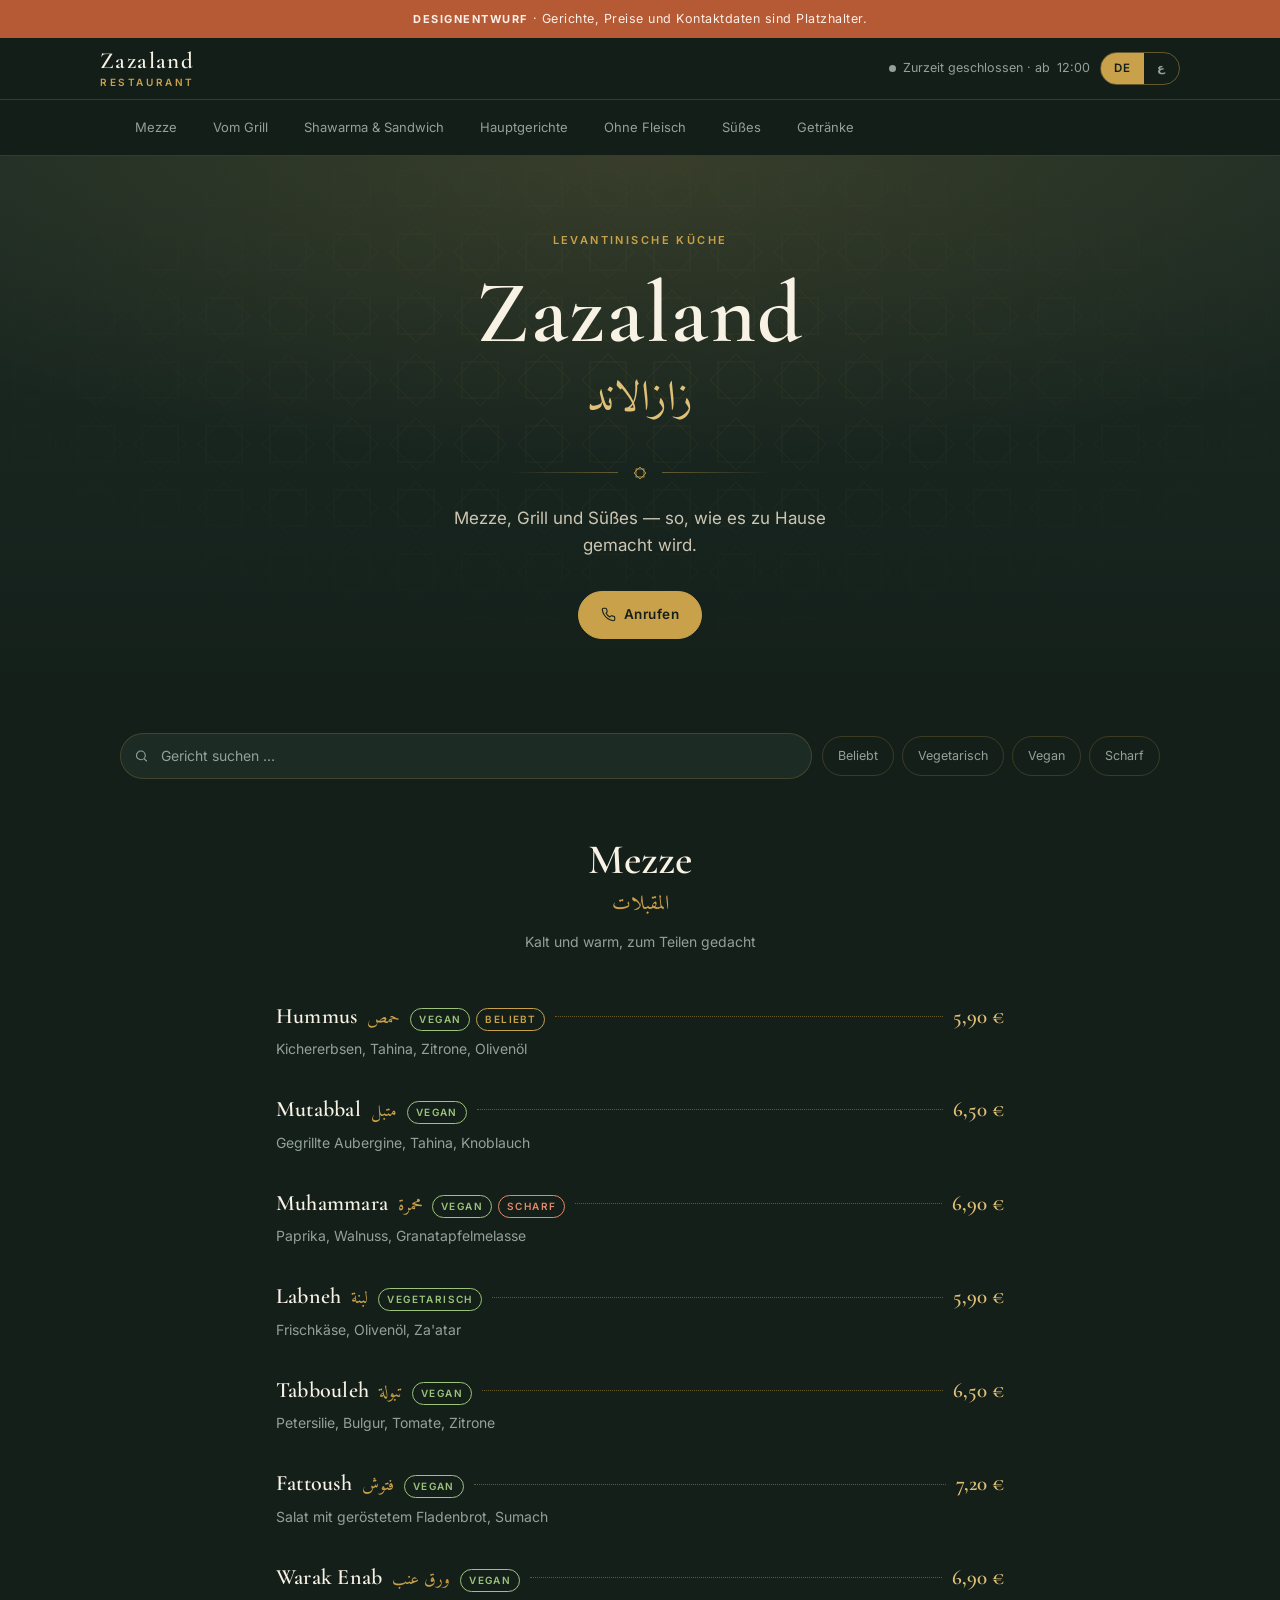
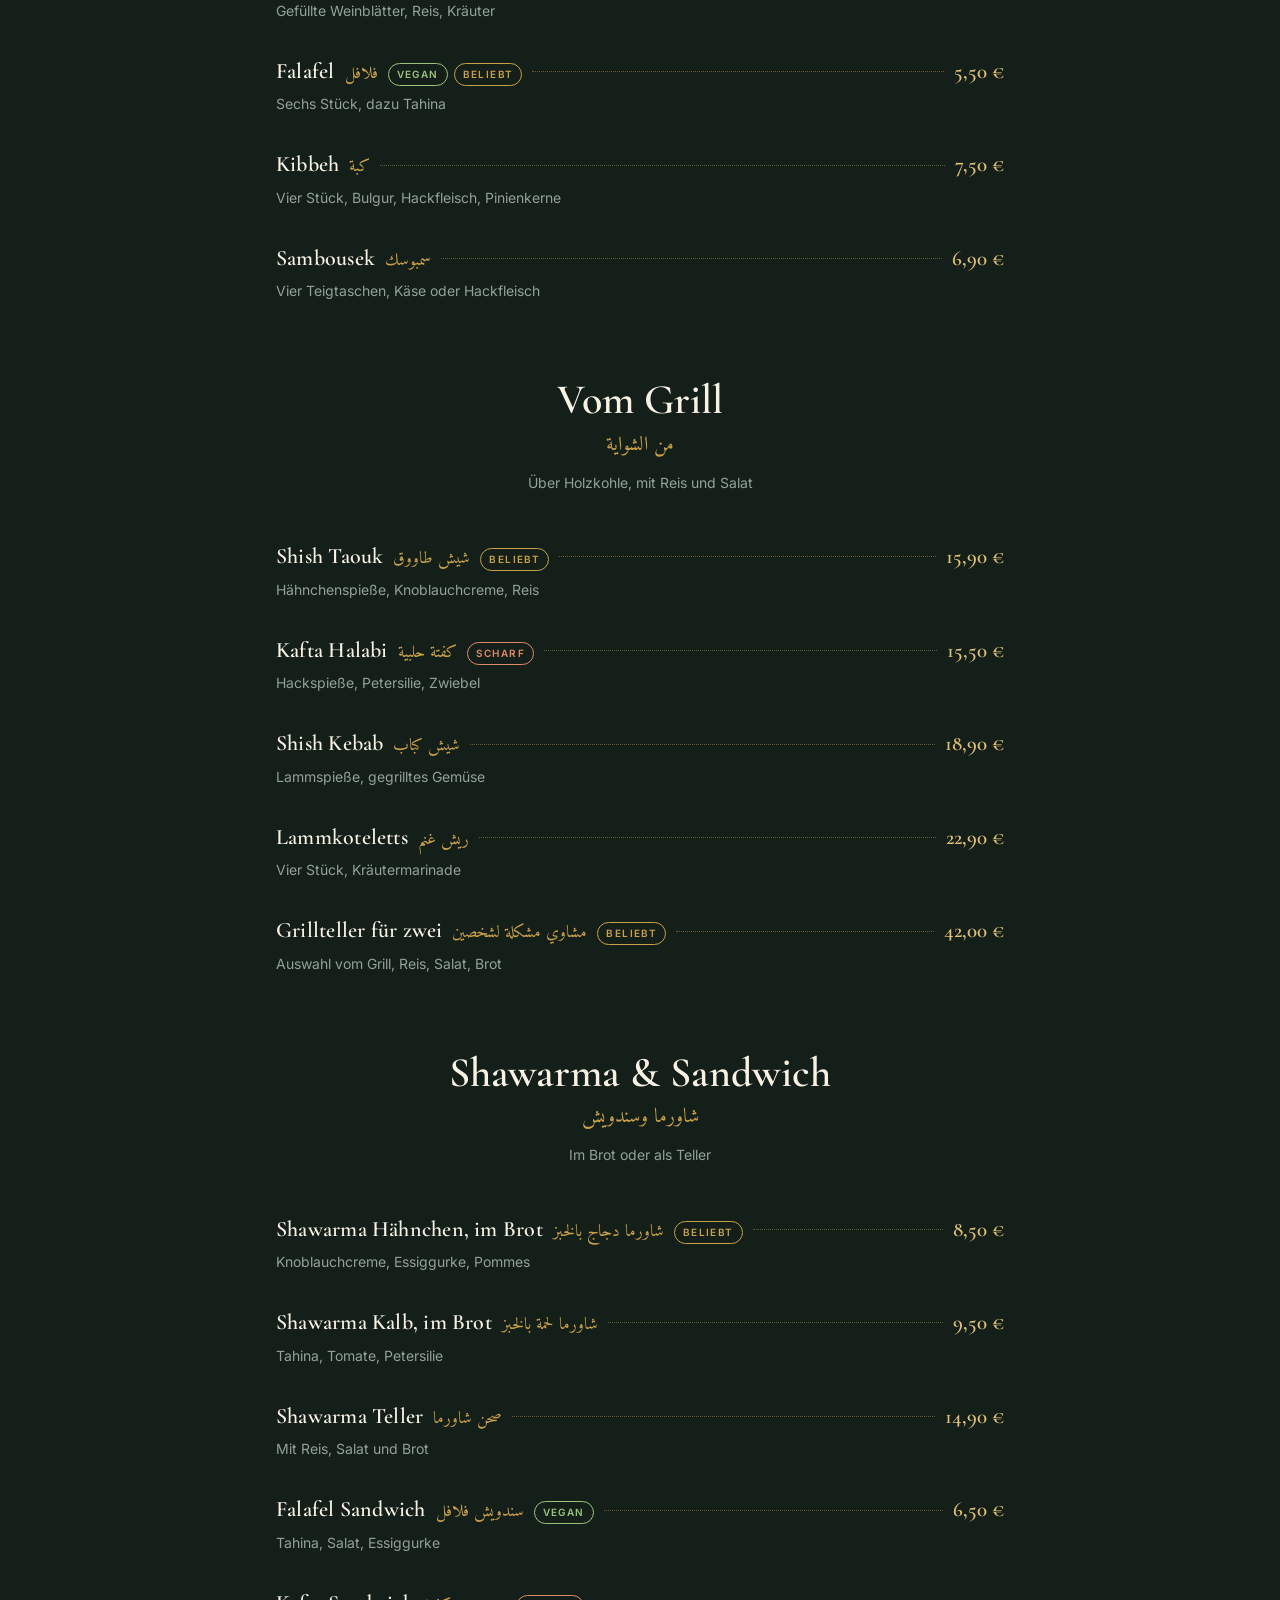
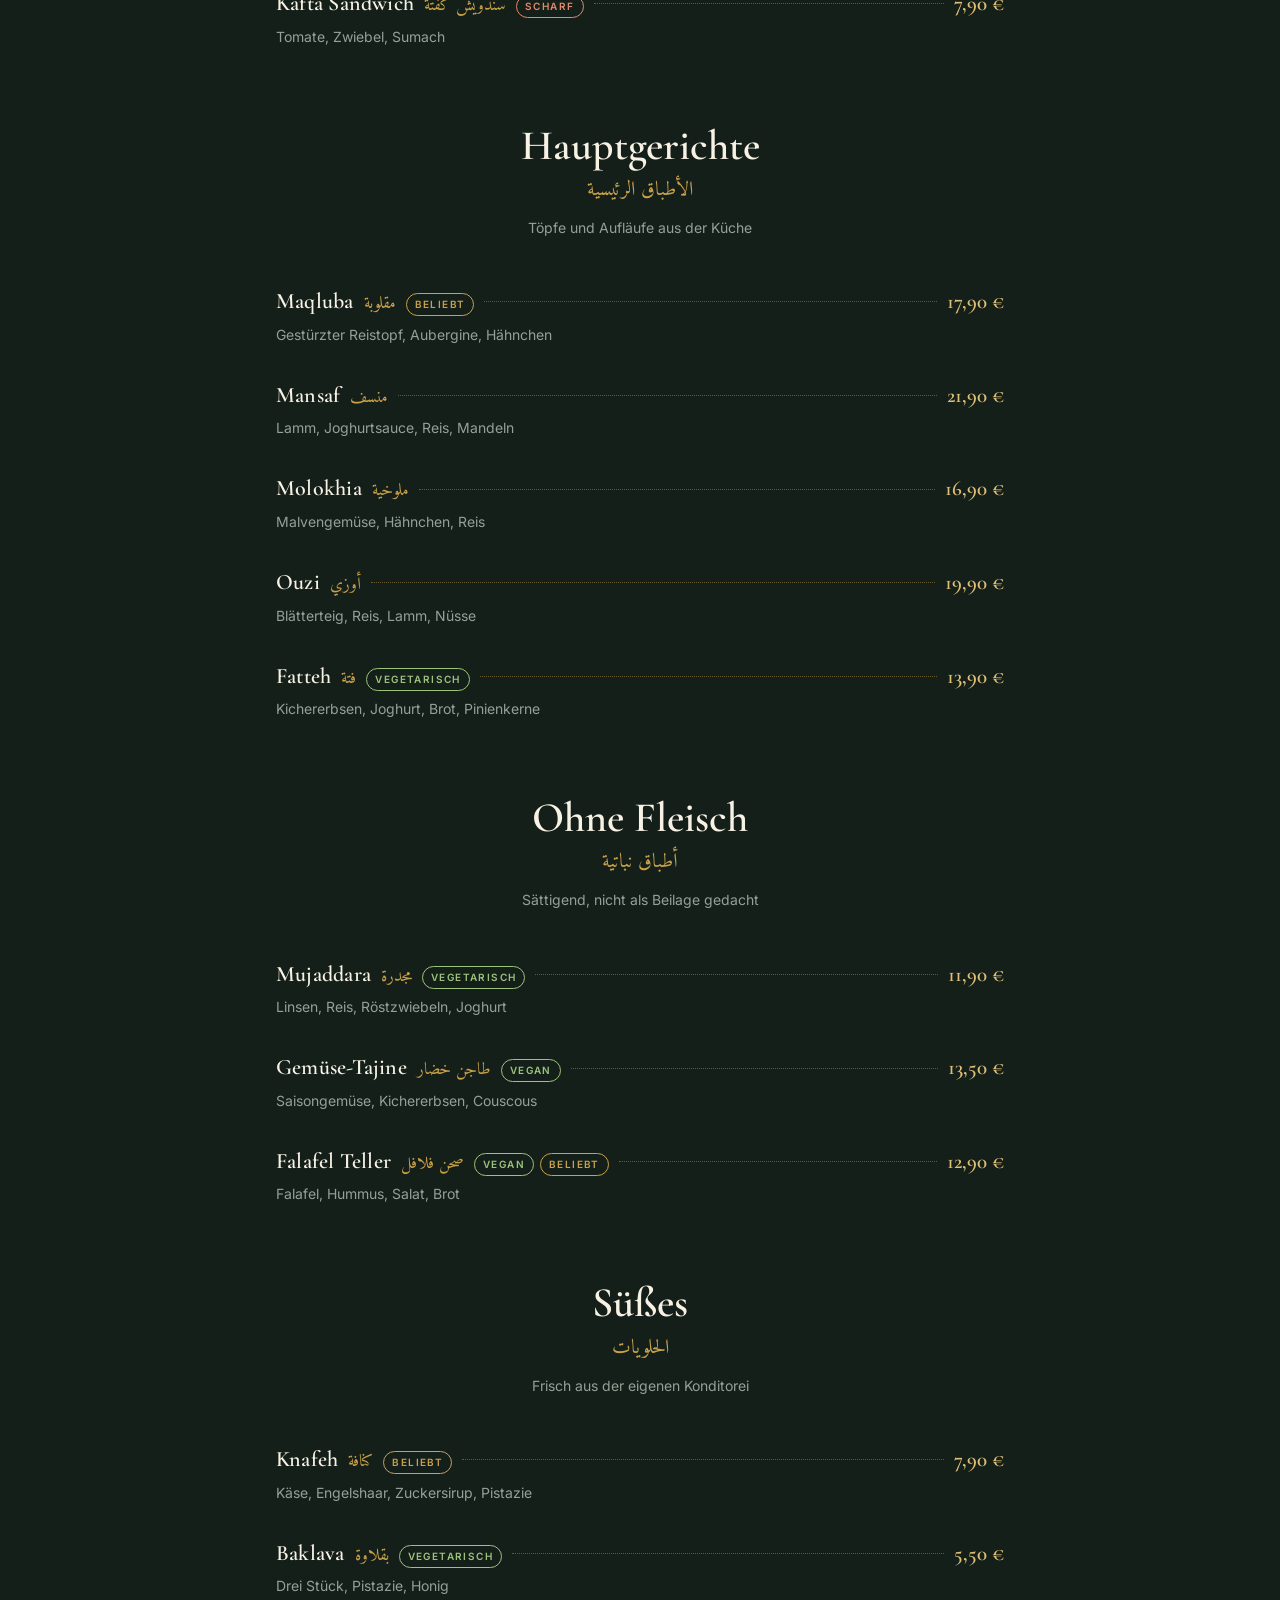
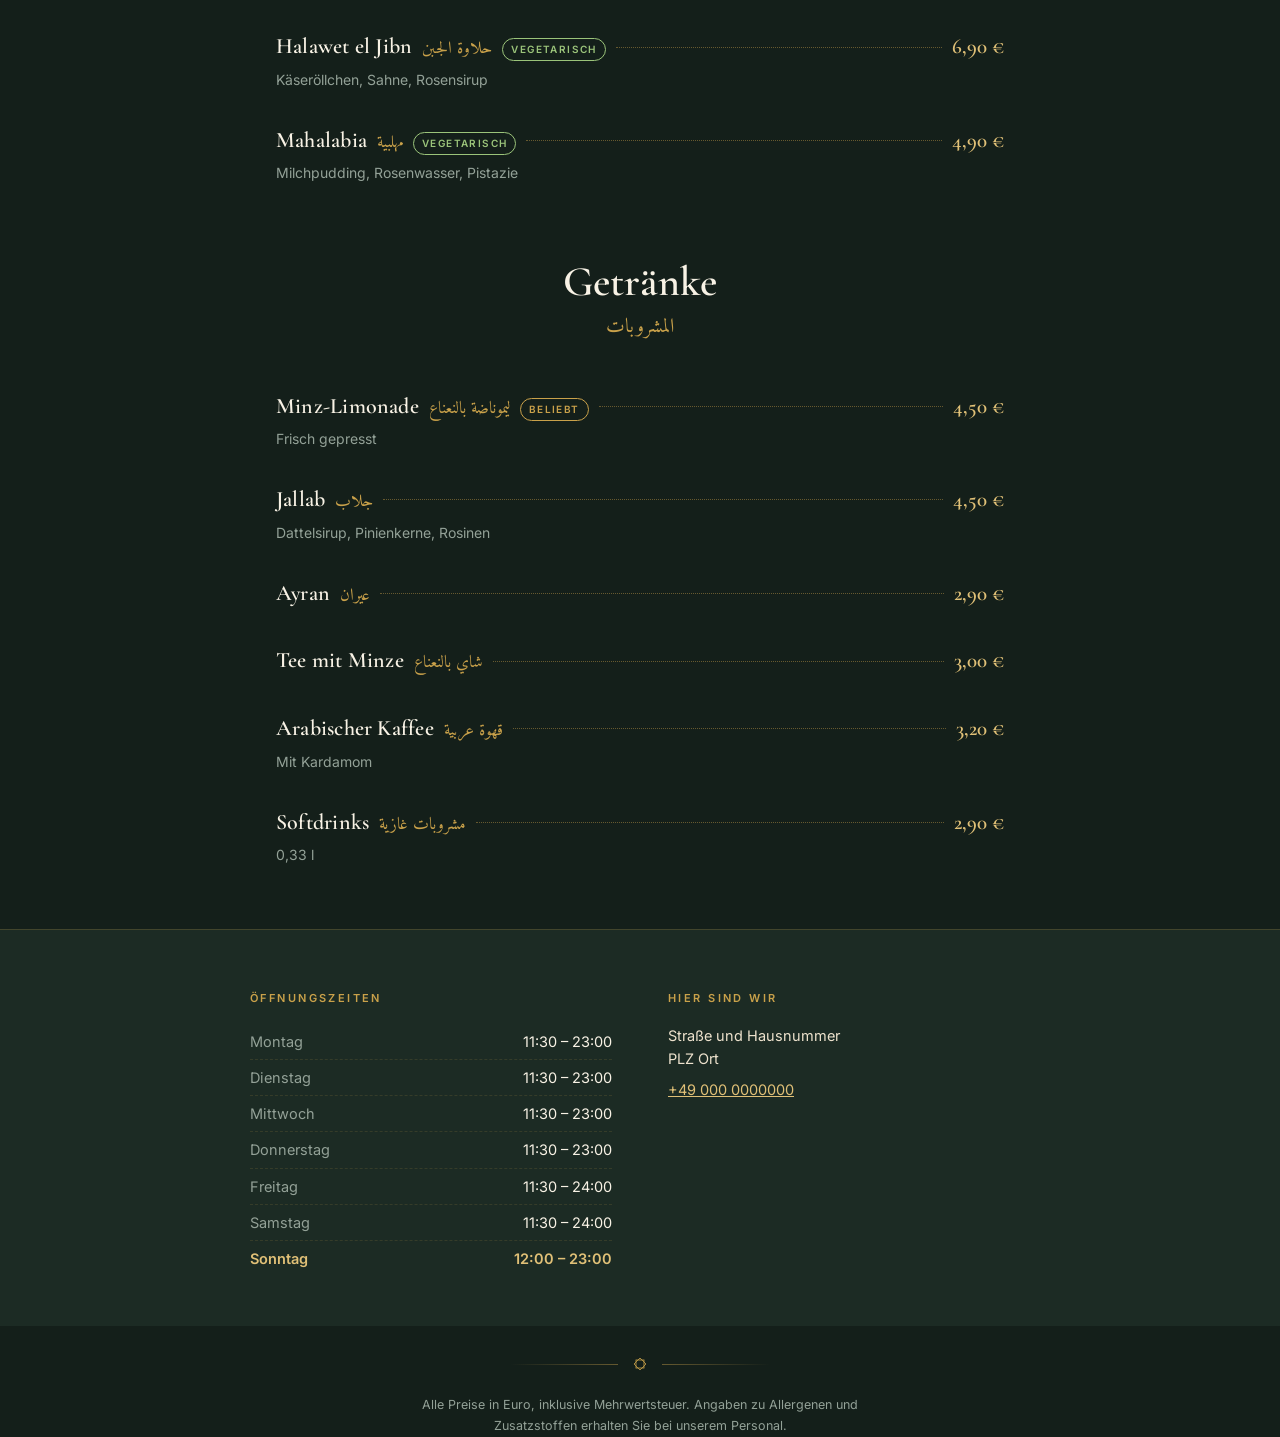
==== karte/index.html @ f644f1bb "Speisekarten-Website als eigenstaendige Seite unter karte/ Zweisprachig Deutsch und Arabisch mit vol" ====
<!DOCTYPE html>
<html lang="de" dir="ltr">
<head>
<meta charset="utf-8">
<meta name="viewport" content="width=device-width, initial-scale=1, viewport-fit=cover">
<meta name="theme-color" content="#141F1A">
<meta name="description" content="Speisekarte — Mezze, Grill, Shawarma und Süßes aus der levantinischen Küche.">
<meta name="robots" content="noindex, nofollow">
<title>Speisekarte</title>

<link rel="preconnect" href="https://fonts.googleapis.com">
<link rel="preconnect" href="https://fonts.gstatic.com" crossorigin>
<link rel="stylesheet" href="https://fonts.googleapis.com/css2?family=Cormorant+Garamond:wght@500;600;700&family=Inter:wght@400;500;600&family=Amiri:wght@400;700&family=Cairo:wght@400;600&display=swap">
<link rel="stylesheet" href="stil.css">
</head>
<body>

<div id="entwurfsbalken" hidden></div>

<header>
  <div class="huelle kopf-reihe">
    <div class="kopf-marke" id="marke"></div>
    <div class="kopf-werkzeug">
      <span class="zustand" id="zustand"></span>
      <div class="sprachschalter" role="group" aria-label="Sprache">
        <button type="button" data-sprache="de" aria-pressed="true">DE</button>
        <button type="button" data-sprache="ar" aria-pressed="false">ع</button>
      </div>
    </div>
  </div>
  <nav id="sprungleiste" aria-label="Abschnitte"><ul></ul></nav>
</header>

<section class="buehne" id="buehne"></section>

<main class="huelle">
  <div class="filterzeile">
    <label class="suche">
      <svg viewBox="0 0 24 24" fill="none" stroke="currentColor" stroke-width="1.8" stroke-linecap="round" aria-hidden="true"><circle cx="11" cy="11" r="7"/><path d="m20 20-3.5-3.5"/></svg>
      <input type="search" id="suchfeld" autocomplete="off" aria-label="Gericht suchen">
    </label>
    <div class="merkmalfilter" id="merkmalfilter"></div>
  </div>
  <div id="karte"></div>
</main>

<section class="galerie" id="galerie" hidden></section>

<section class="angaben" id="angaben"></section>

<footer class="huelle" id="fussnote"></footer>

<script src="daten.js"></script>
<script src="seite.js"></script>
</body>
</html>
---- karte/stil.css ----
:root{
  --tinte:#141F1A;
  --tinte-2:#1C2B24;
  --tinte-3:#26382F;
  --creme:#F8F2E5;
  --creme-2:#EDE2CD;
  --messing:#C9A14A;
  --messing-hell:#E0C077;
  --terrakotta:#B65A35;
  --olive:#7E8C58;
  --grau:#93A197;
  --rand:rgba(201,161,74,.22);
  --rand-stark:rgba(201,161,74,.45);

  --schrift-anzeige:"Cormorant Garamond",Georgia,"Times New Roman",serif;
  --schrift-text:"Inter",system-ui,-apple-system,"Segoe UI",sans-serif;

  --muster:url("data:image/svg+xml,%3Csvg xmlns='http://www.w3.org/2000/svg' width='64' height='64' viewBox='0 0 64 64'%3E%3Cg fill='none' stroke='%23C9A14A' stroke-width='1'%3E%3Crect x='14' y='14' width='36' height='36'/%3E%3Cpath d='M32 6 58 32 32 58 6 32Z'/%3E%3C/g%3E%3C/svg%3E");
}

/* Arabisch: andere Schriften, andere Laufrichtung */
html[lang="ar"]{
  --schrift-anzeige:"Amiri",Georgia,serif;
  --schrift-text:"Cairo",system-ui,sans-serif;
}
/* Gesperrte Versalien sind eine lateinische Angewohnheit — im Arabischen
   reißen sie die verbundenen Buchstaben auseinander. */
html[lang="ar"] .versalien,
html[lang="ar"] .kopf-marke span,
html[lang="ar"] #entwurfsbalken b{letter-spacing:.02em;text-transform:none}

/* Preise, Uhrzeiten und Telefonnummern laufen auch im arabischen Satz
   von links nach rechts — sonst wandert das € auf die falsche Seite. */
.preis,.zahl,.zeitenliste li > span + span{direction:ltr;unicode-bidi:isolate}

*{box-sizing:border-box}
html{scroll-behavior:smooth;scroll-padding-top:132px}
body{
  margin:0;
  background:var(--tinte);
  color:var(--creme);
  font:16px/1.6 var(--schrift-text);
  -webkit-text-size-adjust:100%;
  -webkit-font-smoothing:antialiased;
}
img{max-width:100%;display:block}
a{color:inherit}
button{font:inherit;color:inherit;cursor:pointer;border:0;background:none}

.huelle{max-width:1080px;margin:0 auto;padding:0 20px}
.versalien{text-transform:uppercase;letter-spacing:.22em;font-size:11px;font-weight:600}

/* ---------- Entwurfsbalken ---------- */
#entwurfsbalken{
  background:var(--terrakotta);color:#FCEFE7;
  font-size:12.5px;letter-spacing:.04em;
  padding:9px 20px;text-align:center;
}
#entwurfsbalken b{letter-spacing:.14em;text-transform:uppercase;font-size:11px}

/* ---------- Kopfzeile ---------- */
header{
  position:sticky;top:0;z-index:40;
  background:rgba(20,31,26,.93);
  backdrop-filter:blur(12px);
  border-bottom:1px solid var(--rand);
}
.kopf-reihe{display:flex;align-items:center;gap:16px;padding:12px 0}
.kopf-marke{font-family:var(--schrift-anzeige);font-size:23px;font-weight:600;letter-spacing:.06em;line-height:1}
.kopf-marke span{display:block;font-family:var(--schrift-text);font-size:10px;letter-spacing:.26em;text-transform:uppercase;color:var(--messing);margin-top:4px;font-weight:600}
.kopf-werkzeug{margin-inline-start:auto;display:flex;align-items:center;gap:10px}

.zustand{display:inline-flex;align-items:center;gap:7px;font-size:12.5px;color:var(--grau);white-space:nowrap}
.zustand i{width:7px;height:7px;border-radius:50%;background:var(--grau);flex:none}
.zustand.offen i{background:#5FBF7E;box-shadow:0 0 0 4px rgba(95,191,126,.16)}
.zustand.offen{color:#9BD5AC}

.sprachschalter{display:flex;border:1px solid var(--rand-stark);border-radius:999px;overflow:hidden}
.sprachschalter button{padding:6px 13px;font-size:11.5px;font-weight:600;letter-spacing:.1em;color:var(--grau)}
.sprachschalter button[aria-pressed="true"]{background:var(--messing);color:var(--tinte)}

/* ---------- Sprungleiste ---------- */
#sprungleiste{
  border-top:1px solid var(--rand);
  overflow-x:auto;scrollbar-width:none;
}
#sprungleiste::-webkit-scrollbar{display:none}
#sprungleiste ul{display:flex;gap:6px;list-style:none;margin:0 auto;padding:9px 20px;max-width:1080px}
#sprungleiste a{
  display:block;white-space:nowrap;text-decoration:none;
  padding:7px 14px;border-radius:999px;font-size:13px;
  color:var(--grau);border:1px solid transparent;transition:.18s;
}
#sprungleiste a:hover{color:var(--creme)}
#sprungleiste a.aktiv{color:var(--messing-hell);border-color:var(--rand-stark);background:rgba(201,161,74,.09)}

/* ---------- Kopfbild ---------- */
.buehne{
  position:relative;overflow:hidden;
  padding:76px 0 68px;
  background:
    radial-gradient(120% 90% at 50% 0%,rgba(201,161,74,.16),transparent 62%),
    linear-gradient(180deg,var(--tinte-2),var(--tinte));
  text-align:center;
}
.buehne::before{
  content:"";position:absolute;inset:0;
  background-image:var(--muster);background-size:64px 64px;
  opacity:.09;
  -webkit-mask-image:radial-gradient(75% 70% at 50% 40%,#000,transparent 78%);
          mask-image:radial-gradient(75% 70% at 50% 40%,#000,transparent 78%);
}
.buehne > *{position:relative}
.buehne .obendrueber{color:var(--messing);margin:0 0 20px}
.buehne h1{
  font-family:var(--schrift-anzeige);
  margin:0;font-size:clamp(48px,11vw,88px);line-height:1;
  font-weight:600;letter-spacing:.02em;
}
.buehne .zweitname{
  font-family:"Amiri",serif;
  font-size:clamp(26px,6vw,42px);color:var(--messing-hell);
  margin:10px 0 0;font-weight:400;
}
html[lang="ar"] .buehne .zweitname{font-family:var(--schrift-text);font-size:clamp(18px,4vw,26px);letter-spacing:.2em;text-transform:uppercase}
.buehne .spruch{
  max-width:34ch;margin:24px auto 0;color:var(--creme-2);
  font-size:17px;opacity:.85;
}
.zierlinie{display:flex;align-items:center;justify-content:center;gap:14px;margin:30px auto 0;max-width:260px;color:var(--messing)}
.zierlinie::before,.zierlinie::after{content:"";height:1px;flex:1;background:linear-gradient(90deg,transparent,var(--rand-stark))}
.zierlinie::after{background:linear-gradient(90deg,var(--rand-stark),transparent)}
.zierlinie svg{width:16px;height:16px;flex:none}

.knopfreihe{display:flex;flex-wrap:wrap;gap:10px;justify-content:center;margin-top:32px}
.knopf{
  display:inline-flex;align-items:center;gap:8px;
  padding:12px 22px;border-radius:999px;text-decoration:none;
  font-size:13.5px;font-weight:600;letter-spacing:.04em;
  border:1px solid var(--rand-stark);color:var(--creme);transition:.18s;
}
.knopf:hover{border-color:var(--messing);background:rgba(201,161,74,.1)}
.knopf.voll{background:var(--messing);border-color:var(--messing);color:var(--tinte)}
.knopf.voll:hover{background:var(--messing-hell);border-color:var(--messing-hell)}
.knopf svg{width:15px;height:15px;flex:none}

/* ---------- Filterzeile ---------- */
.filterzeile{
  display:flex;flex-wrap:wrap;gap:10px;align-items:center;
  padding:26px 0 6px;
}
.suche{position:relative;flex:1 1 240px;min-width:0}
.suche svg{position:absolute;inset-inline-start:14px;top:50%;transform:translateY(-50%);width:15px;height:15px;color:var(--grau)}
.suche input{
  width:100%;padding:11px 16px;padding-inline-start:40px;
  background:var(--tinte-2);border:1px solid var(--rand);border-radius:999px;
  color:var(--creme);font:inherit;font-size:14px;
}
.suche input::placeholder{color:var(--grau)}
.suche input:focus{outline:none;border-color:var(--rand-stark)}
.merkmalfilter{display:flex;gap:8px;flex-wrap:wrap}
.merkmalfilter button{
  padding:9px 15px;border-radius:999px;font-size:12.5px;
  border:1px solid var(--rand);color:var(--grau);transition:.18s;
}
.merkmalfilter button:hover{color:var(--creme)}
.merkmalfilter button[aria-pressed="true"]{background:var(--olive);border-color:var(--olive);color:#0F1710;font-weight:600}

/* ---------- Karte ---------- */
main{padding-bottom:20px}
.gang{padding:52px 0 8px;scroll-margin-top:132px}
.gang-kopf{margin:0 0 30px;text-align:center}
.gang-kopf h2{
  font-family:var(--schrift-anzeige);font-weight:600;
  margin:0;font-size:clamp(30px,6vw,42px);line-height:1.1;
}
.gang-kopf .arabisch{
  font-family:"Amiri",serif;color:var(--messing);
  font-size:20px;margin:6px 0 0;font-weight:400;
}
html[lang="ar"] .gang-kopf .arabisch{font-family:var(--schrift-text);font-size:12px;letter-spacing:.2em;text-transform:uppercase}
.gang-kopf .unter{color:var(--grau);font-size:14px;margin:10px 0 0}

/* Die Karte selbst bleibt schmaler als die Seite — sonst reißt es
   Gericht und Preis zu weit auseinander. */
.gerichte,.gang-kopf{max-width:760px;margin-inline:auto}
.gerichte{display:flex;flex-direction:column;gap:2px}
.gericht{
  display:flex;align-items:flex-start;gap:18px;
  padding:16px 16px;border-radius:12px;
  transition:background .18s;
}
.gericht:hover{background:var(--tinte-2)}
.gericht .bild{width:72px;height:72px;flex:none;border-radius:10px;object-fit:cover;border:1px solid var(--rand)}
.gericht .text{flex:1;min-width:0}
.gericht .kopfzeile{display:flex;align-items:baseline;gap:10px;flex-wrap:wrap}
.gericht h3{
  margin:0;font-family:var(--schrift-anzeige);font-size:22px;
  font-weight:600;letter-spacing:.01em;line-height:1.2;
}
.gericht .arabisch{font-family:"Amiri",serif;color:var(--messing);font-size:17px}
html[lang="ar"] .gericht .arabisch{font-family:var(--schrift-text);font-size:12.5px;color:var(--grau)}
/* gepunktete Führungslinie zum Preis, wie auf einer gedruckten Karte */
.gericht .leiter{flex:1 1 24px;min-width:24px;align-self:center;border-bottom:1px dotted var(--rand-stark)}
.gericht .beschreibung{margin:5px 0 0;color:var(--grau);font-size:14px;line-height:1.5;max-width:52ch}
.gericht .preis{
  font-family:var(--schrift-anzeige);font-size:21px;font-weight:600;
  color:var(--messing-hell);white-space:nowrap;margin-inline-start:auto;
}

.abzeichen{display:inline-flex;gap:6px;flex-wrap:wrap}
.abzeichen span{
  font-size:10px;letter-spacing:.14em;text-transform:uppercase;font-weight:600;
  padding:3px 8px;border-radius:999px;border:1px solid currentColor;line-height:1.5;
}
.ab-vegan,.ab-vegetarisch{color:#9BC47A}
.ab-scharf{color:#E08A6B}
.ab-beliebt{color:var(--messing)}

.leer{text-align:center;color:var(--grau);padding:60px 20px;font-size:15px}

/* ---------- Galerie ---------- */
.galerie{padding:56px 0}
.galerie-gitter{display:grid;grid-template-columns:repeat(auto-fill,minmax(210px,1fr));gap:12px;margin-top:26px}
.galerie-gitter figure{margin:0;position:relative;border-radius:12px;overflow:hidden;border:1px solid var(--rand)}
.galerie-gitter img{aspect-ratio:4/3;object-fit:cover;width:100%}
.galerie-gitter figcaption{
  position:absolute;inset-inline:0;bottom:0;padding:22px 14px 11px;font-size:12.5px;
  background:linear-gradient(transparent,rgba(20,31,26,.9));
}

/* ---------- Fußbereich ---------- */
.angaben{
  background:var(--tinte-2);border-top:1px solid var(--rand);
  padding:60px 0 50px;margin-top:40px;
}
.angaben-gitter{display:grid;grid-template-columns:1fr 1fr;gap:56px;max-width:820px;margin-inline:auto}
.angaben h3{margin:0 0 16px;color:var(--messing)}
.zeitenliste{list-style:none;margin:0;padding:0;font-size:14.5px}
.zeitenliste li{display:flex;justify-content:space-between;gap:20px;padding:6px 0;border-bottom:1px dashed rgba(201,161,74,.14)}
.zeitenliste li:last-child{border-bottom:0}
.zeitenliste li.heute{color:var(--messing-hell);font-weight:600}
.zeitenliste .tag{color:var(--grau)}
.zeitenliste li.heute .tag{color:var(--messing-hell)}
.angaben p{margin:0 0 8px;font-size:14.5px;color:var(--creme-2)}
.angaben a{color:var(--messing-hell)}

footer{padding:34px 0 46px;text-align:center;color:var(--grau);font-size:12.5px}
footer .zierlinie{margin-bottom:22px}
footer p{margin:0 auto;max-width:56ch;line-height:1.7}

@media (max-width:600px){
  html{scroll-padding-top:120px}
  .gang{scroll-margin-top:120px}
  .buehne{padding:52px 0 46px}
  .gericht{padding:15px 10px;gap:13px}
  .gericht .bild{width:60px;height:60px}
  .gericht h3{font-size:19px}
  .gericht .preis{font-size:18px}
  .gericht .leiter{display:none}
  .kopf-reihe{gap:10px}
  .kopf-marke{font-size:19px}
  .zustand{display:none}
  .angaben-gitter{grid-template-columns:1fr;gap:36px}
}

@media print{
  header,#sprungleiste,.filterzeile,.knopfreihe,#entwurfsbalken{display:none}
  body{background:#fff;color:#111}
  .buehne{padding:0 0 24px;background:none}
  .buehne::before{display:none}
  .gericht:hover{background:none}
  .angaben{background:none}
  :root{--grau:#555;--messing:#8A6A28;--messing-hell:#8A6A28;--creme:#111;--creme-2:#333}
}
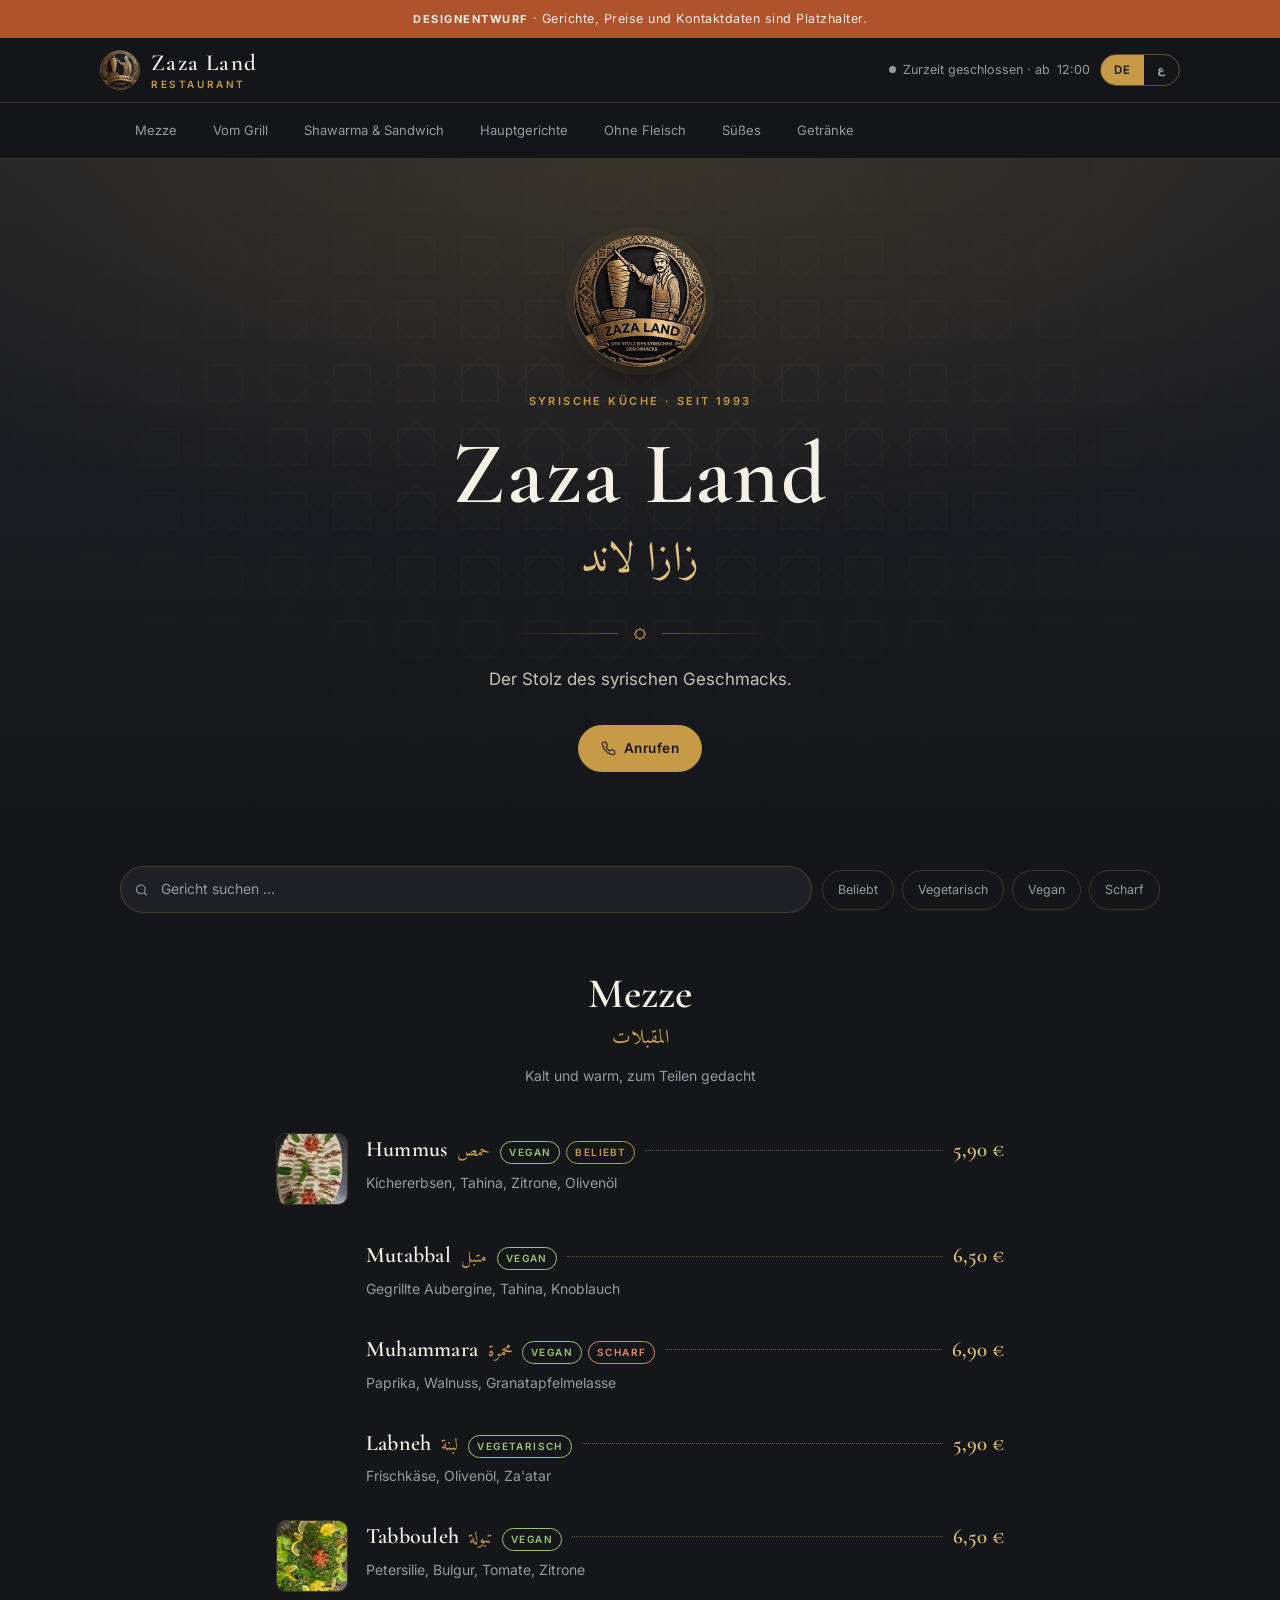
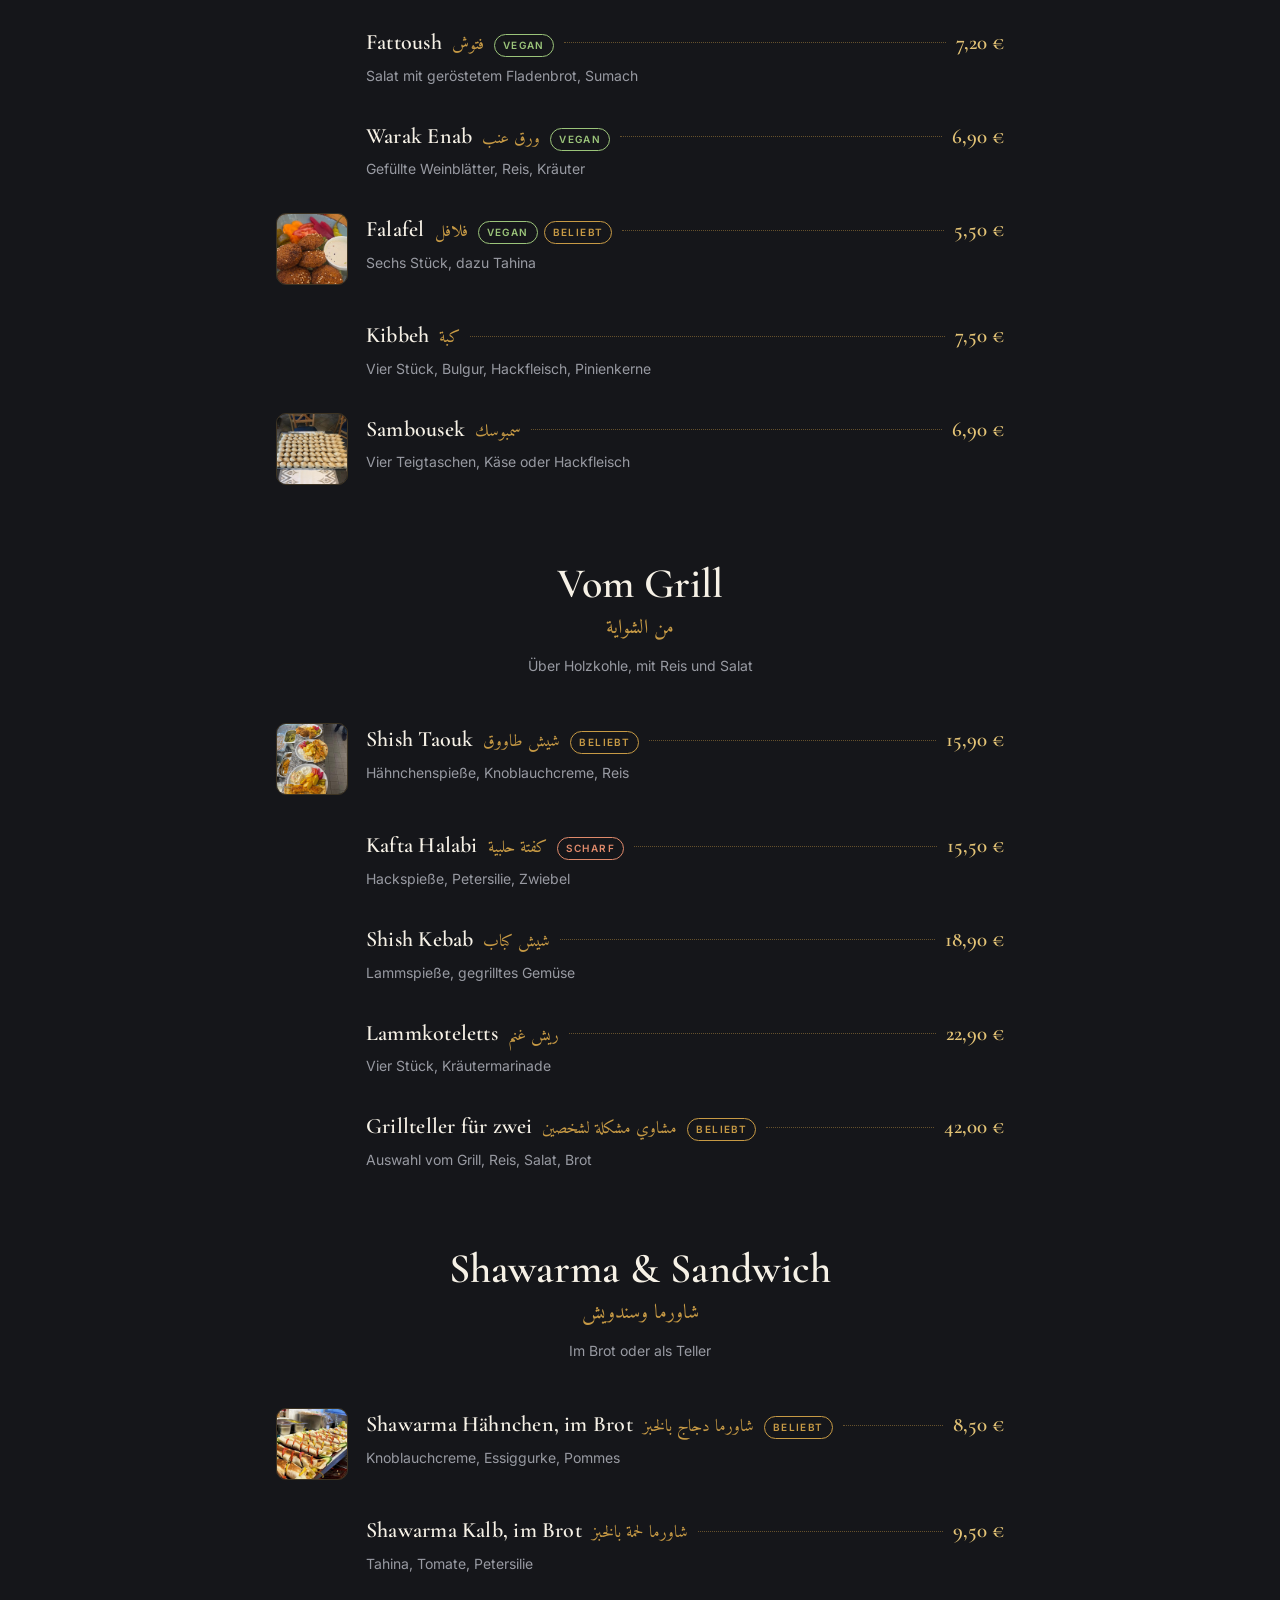
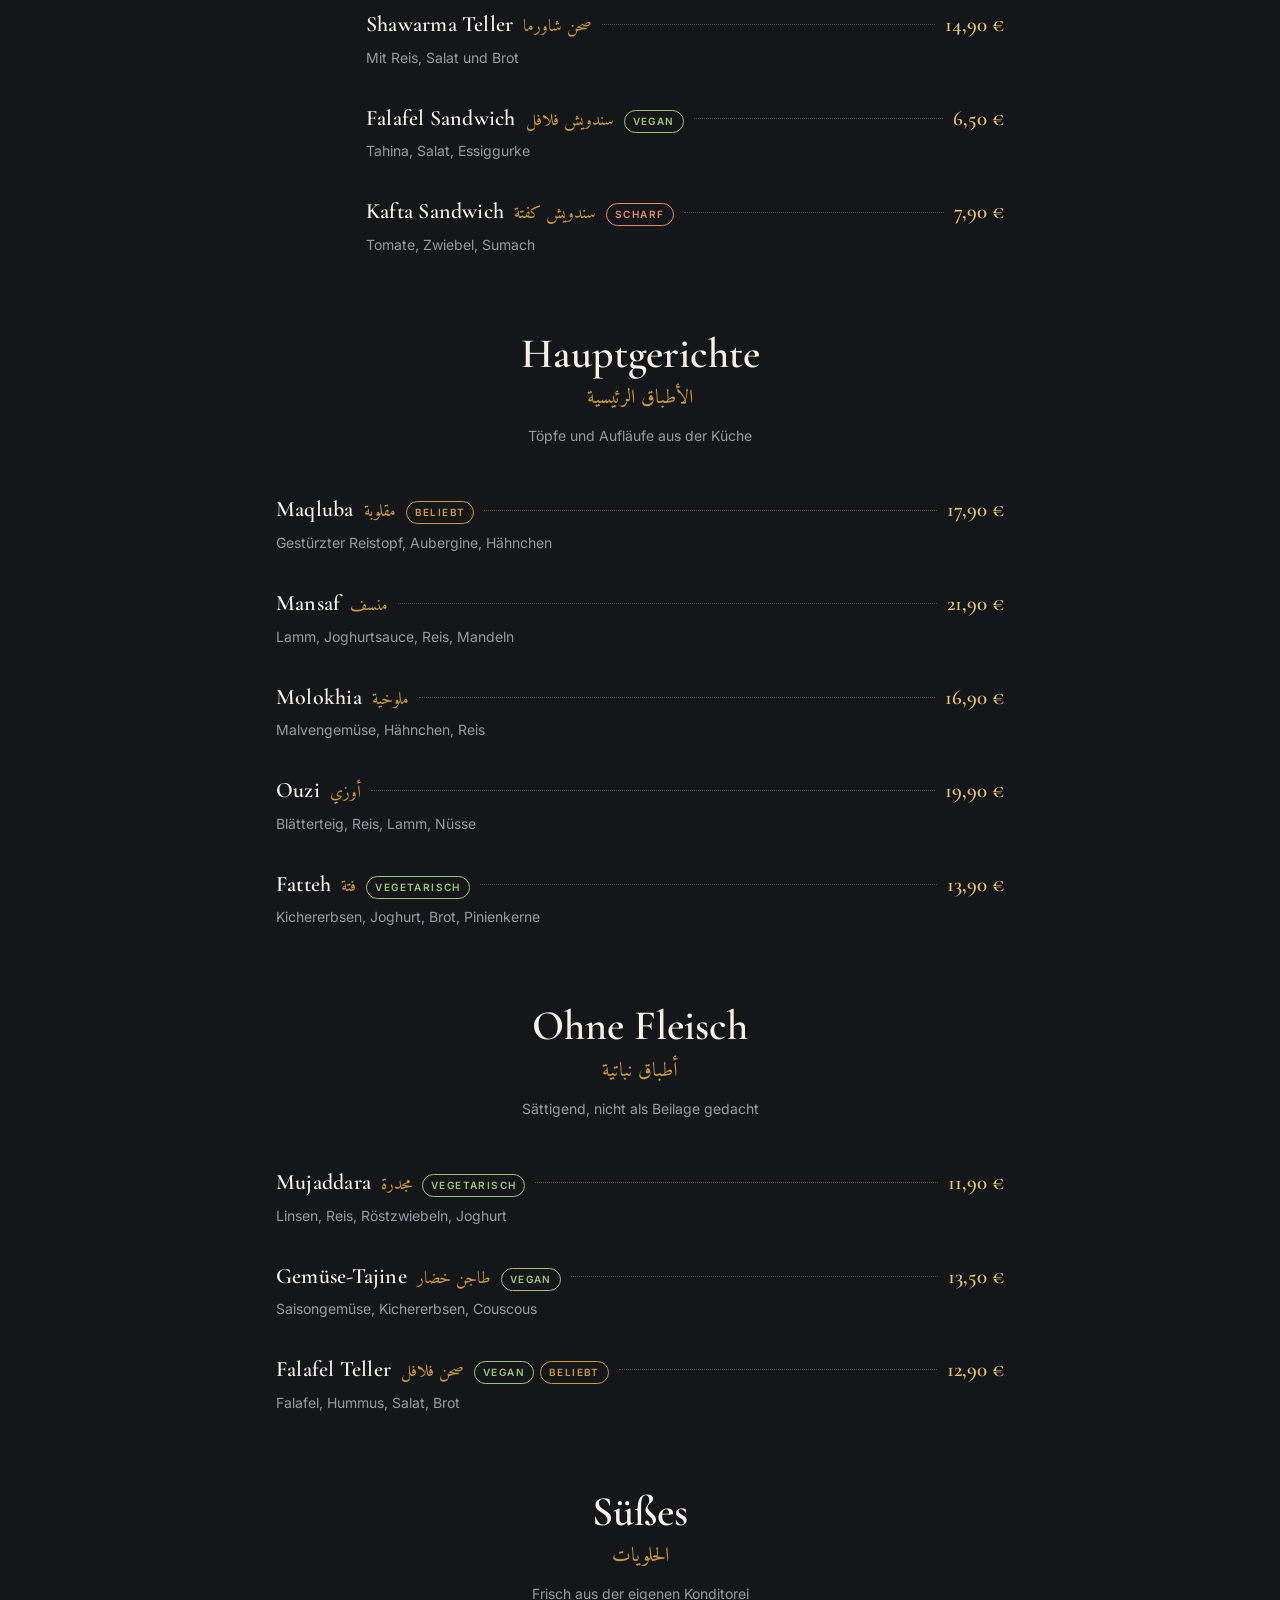
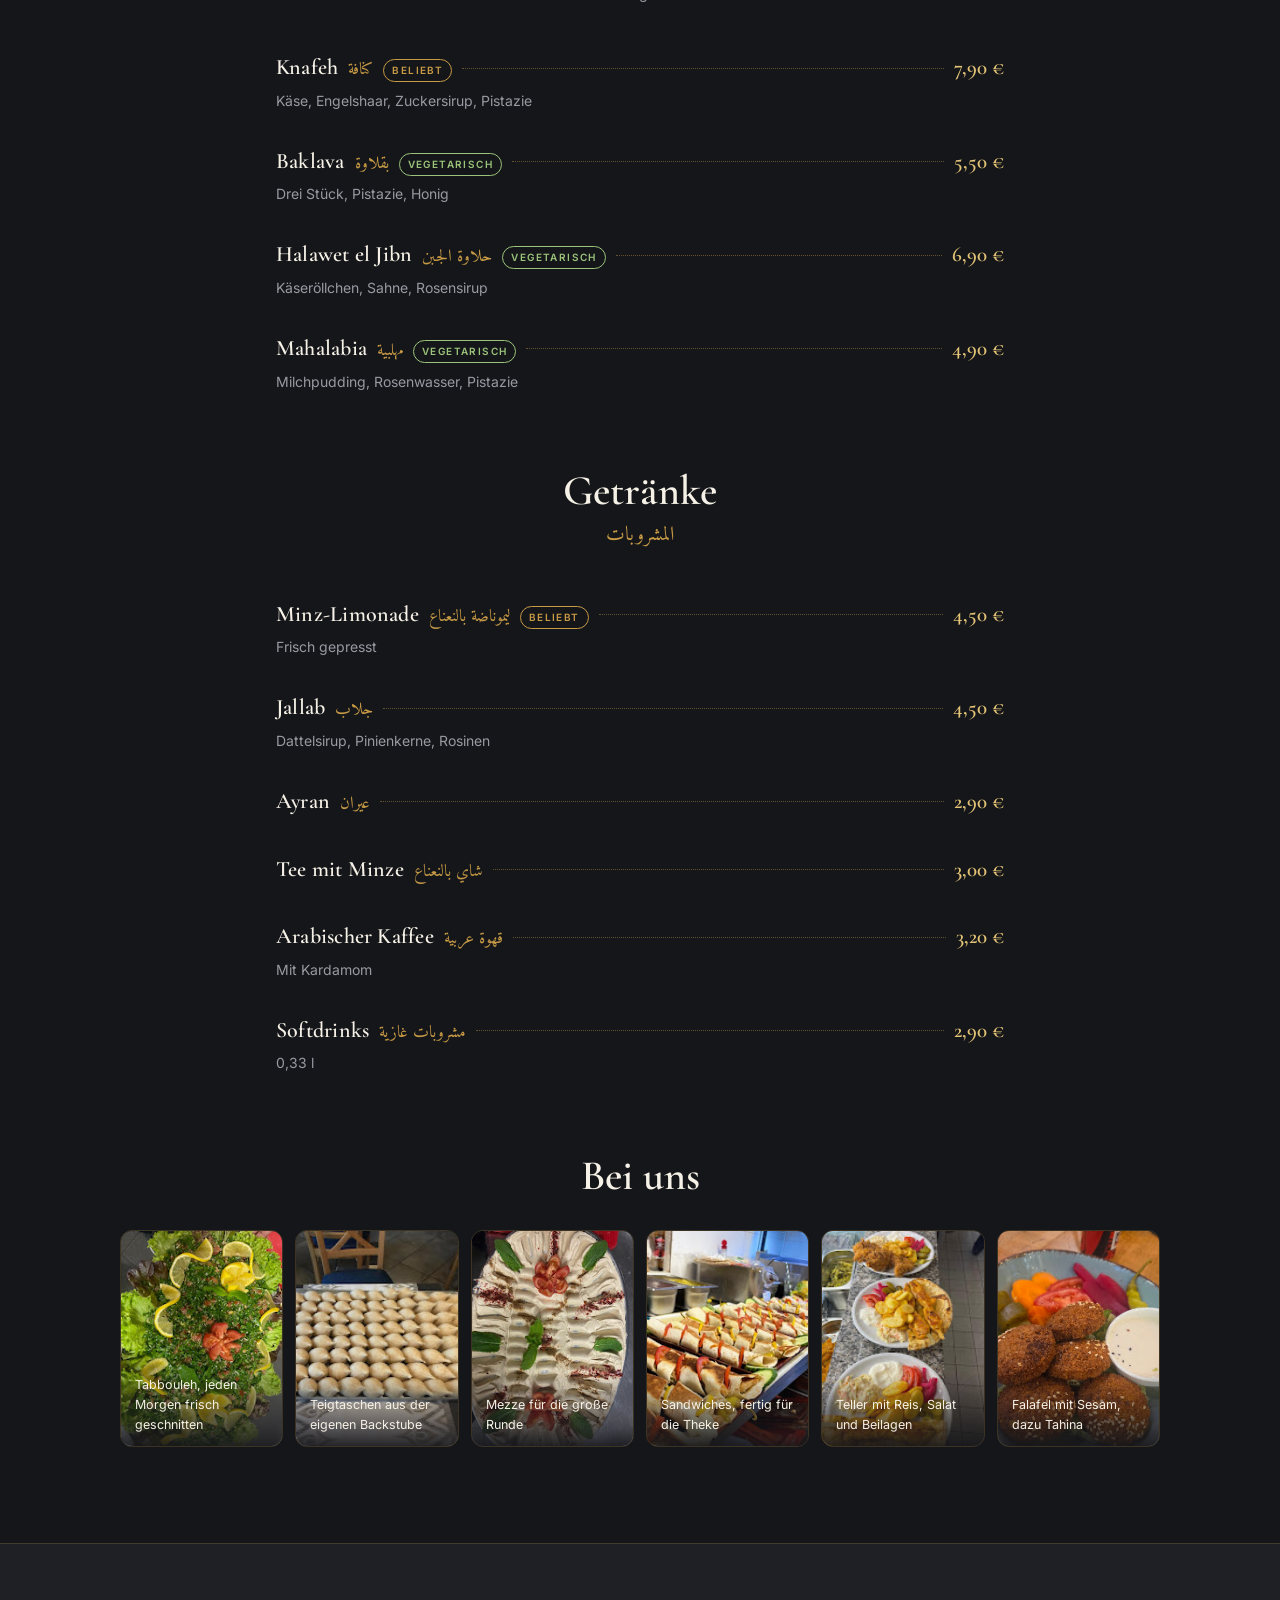
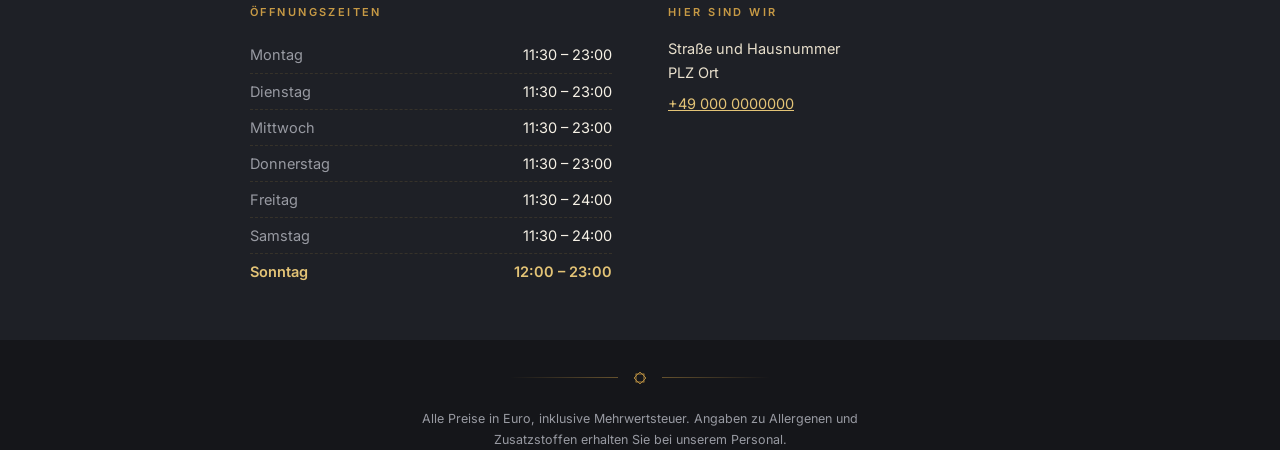
==== commit 9c4638ff: "Echte Marke und Fotos von Zaza Land uebernommen Name, Claim und Gruendungsjahr stammen vom Logo: Zaz" ====
--- a/karte/index.html
+++ b/karte/index.html
@@ -19,7 +19,7 @@
 
 <header>
   <div class="huelle kopf-reihe">
-    <div class="kopf-marke" id="marke"></div>
+    <div class="kopf-marke-block" id="kopf-marke"></div>
     <div class="kopf-werkzeug">
       <span class="zustand" id="zustand"></span>
       <div class="sprachschalter" role="group" aria-label="Sprache">
--- a/karte/stil.css
+++ b/karte/stil.css
@@ -1,21 +1,22 @@
+/* Farben aus dem Logo abgenommen: Gold auf dunklem, warmem Anthrazit. */
 :root{
-  --tinte:#141F1A;
-  --tinte-2:#1C2B24;
-  --tinte-3:#26382F;
-  --creme:#F8F2E5;
-  --creme-2:#EDE2CD;
-  --messing:#C9A14A;
-  --messing-hell:#E0C077;
-  --terrakotta:#B65A35;
+  --tinte:#15161A;
+  --tinte-2:#1E2026;
+  --tinte-3:#2A2D34;
+  --creme:#F6F1E6;
+  --creme-2:#E8DFCC;
+  --messing:#C79A45;
+  --messing-hell:#E3C376;
+  --terrakotta:#B0522C;
   --olive:#7E8C58;
-  --grau:#93A197;
-  --rand:rgba(201,161,74,.22);
-  --rand-stark:rgba(201,161,74,.45);
+  --grau:#989AA2;
+  --rand:rgba(199,154,69,.22);
+  --rand-stark:rgba(199,154,69,.45);
 
   --schrift-anzeige:"Cormorant Garamond",Georgia,"Times New Roman",serif;
   --schrift-text:"Inter",system-ui,-apple-system,"Segoe UI",sans-serif;
 
-  --muster:url("data:image/svg+xml,%3Csvg xmlns='http://www.w3.org/2000/svg' width='64' height='64' viewBox='0 0 64 64'%3E%3Cg fill='none' stroke='%23C9A14A' stroke-width='1'%3E%3Crect x='14' y='14' width='36' height='36'/%3E%3Cpath d='M32 6 58 32 32 58 6 32Z'/%3E%3C/g%3E%3C/svg%3E");
+  --muster:url("data:image/svg+xml,%3Csvg xmlns='http://www.w3.org/2000/svg' width='64' height='64' viewBox='0 0 64 64'%3E%3Cg fill='none' stroke='%23C79A45' stroke-width='1'%3E%3Crect x='14' y='14' width='36' height='36'/%3E%3Cpath d='M32 6 58 32 32 58 6 32Z'/%3E%3C/g%3E%3C/svg%3E");
 }
 
 /* Arabisch: andere Schriften, andere Laufrichtung */
@@ -61,11 +62,16 @@
 /* ---------- Kopfzeile ---------- */
 header{
   position:sticky;top:0;z-index:40;
-  background:rgba(20,31,26,.93);
+  background:rgba(21,22,26,.93);
   backdrop-filter:blur(12px);
   border-bottom:1px solid var(--rand);
 }
-.kopf-reihe{display:flex;align-items:center;gap:16px;padding:12px 0}
+.kopf-reihe{display:flex;align-items:center;gap:13px;padding:12px 0}
+/* Das Logo hat selbst einen dunklen Grund — rund beschnitten fügt es sich
+   in die Leiste ein, statt als Kasten darauf zu liegen. */
+.kopf-marke-block{display:flex;align-items:center;gap:11px;min-width:0}
+.kopf-logo{width:40px;height:40px;flex:none;border-radius:50%;object-fit:cover;
+  border:1px solid var(--rand-stark)}
 .kopf-marke{font-family:var(--schrift-anzeige);font-size:23px;font-weight:600;letter-spacing:.06em;line-height:1}
 .kopf-marke span{display:block;font-family:var(--schrift-text);font-size:10px;letter-spacing:.26em;text-transform:uppercase;color:var(--messing);margin-top:4px;font-weight:600}
 .kopf-werkzeug{margin-inline-start:auto;display:flex;align-items:center;gap:10px}
@@ -92,14 +98,14 @@
   color:var(--grau);border:1px solid transparent;transition:.18s;
 }
 #sprungleiste a:hover{color:var(--creme)}
-#sprungleiste a.aktiv{color:var(--messing-hell);border-color:var(--rand-stark);background:rgba(201,161,74,.09)}
+#sprungleiste a.aktiv{color:var(--messing-hell);border-color:var(--rand-stark);background:rgba(199,154,69,.09)}
 
 /* ---------- Kopfbild ---------- */
 .buehne{
   position:relative;overflow:hidden;
   padding:76px 0 68px;
   background:
-    radial-gradient(120% 90% at 50% 0%,rgba(201,161,74,.16),transparent 62%),
+    radial-gradient(120% 90% at 50% 0%,rgba(199,154,69,.16),transparent 62%),
     linear-gradient(180deg,var(--tinte-2),var(--tinte));
   text-align:center;
 }
@@ -111,6 +117,13 @@
           mask-image:radial-gradient(75% 70% at 50% 40%,#000,transparent 78%);
 }
 .buehne > *{position:relative}
+/* Das Original ist nur 184 px breit — grösser dargestellt wird es weich.
+   Bei 132 px bleibt es scharf und trägt die Bühne trotzdem. */
+.buehne-logo{
+  width:132px;height:132px;margin:0 auto 26px;border-radius:50%;
+  object-fit:cover;border:1px solid var(--rand-stark);
+  box-shadow:0 0 0 8px rgba(199,154,69,.06),0 22px 50px -24px #000;
+}
 .buehne .obendrueber{color:var(--messing);margin:0 0 20px}
 .buehne h1{
   font-family:var(--schrift-anzeige);
@@ -139,7 +152,7 @@
   font-size:13.5px;font-weight:600;letter-spacing:.04em;
   border:1px solid var(--rand-stark);color:var(--creme);transition:.18s;
 }
-.knopf:hover{border-color:var(--messing);background:rgba(201,161,74,.1)}
+.knopf:hover{border-color:var(--messing);background:rgba(199,154,69,.1)}
 .knopf.voll{background:var(--messing);border-color:var(--messing);color:var(--tinte)}
 .knopf.voll:hover{background:var(--messing-hell);border-color:var(--messing-hell)}
 .knopf svg{width:15px;height:15px;flex:none}
@@ -192,6 +205,8 @@
 }
 .gericht:hover{background:var(--tinte-2)}
 .gericht .bild{width:72px;height:72px;flex:none;border-radius:10px;object-fit:cover;border:1px solid var(--rand)}
+/* Platzhalter derselben Breite, damit alle Namen auf einer Kante beginnen */
+.gericht .bild-leer{width:72px;flex:none}
 .gericht .text{flex:1;min-width:0}
 .gericht .kopfzeile{display:flex;align-items:baseline;gap:10px;flex-wrap:wrap}
 .gericht h3{
@@ -221,12 +236,14 @@
 
 /* ---------- Galerie ---------- */
 .galerie{padding:56px 0}
-.galerie-gitter{display:grid;grid-template-columns:repeat(auto-fill,minmax(210px,1fr));gap:12px;margin-top:26px}
+/* Die Vorlagen sind Handyfotos im Hochformat und nur 184 px breit. Kleine
+   Kacheln im Hochformat zeigen sie darum in nahezu voller Schärfe. */
+.galerie-gitter{display:grid;grid-template-columns:repeat(auto-fill,minmax(160px,1fr));gap:12px;margin-top:26px}
 .galerie-gitter figure{margin:0;position:relative;border-radius:12px;overflow:hidden;border:1px solid var(--rand)}
-.galerie-gitter img{aspect-ratio:4/3;object-fit:cover;width:100%}
+.galerie-gitter img{aspect-ratio:3/4;object-fit:cover;width:100%}
 .galerie-gitter figcaption{
   position:absolute;inset-inline:0;bottom:0;padding:22px 14px 11px;font-size:12.5px;
-  background:linear-gradient(transparent,rgba(20,31,26,.9));
+  background:linear-gradient(transparent,rgba(21,22,26,.92));
 }
 
 /* ---------- Fußbereich ---------- */
@@ -237,7 +254,7 @@
 .angaben-gitter{display:grid;grid-template-columns:1fr 1fr;gap:56px;max-width:820px;margin-inline:auto}
 .angaben h3{margin:0 0 16px;color:var(--messing)}
 .zeitenliste{list-style:none;margin:0;padding:0;font-size:14.5px}
-.zeitenliste li{display:flex;justify-content:space-between;gap:20px;padding:6px 0;border-bottom:1px dashed rgba(201,161,74,.14)}
+.zeitenliste li{display:flex;justify-content:space-between;gap:20px;padding:6px 0;border-bottom:1px dashed rgba(199,154,69,.14)}
 .zeitenliste li:last-child{border-bottom:0}
 .zeitenliste li.heute{color:var(--messing-hell);font-weight:600}
 .zeitenliste .tag{color:var(--grau)}
@@ -255,6 +272,7 @@
   .buehne{padding:52px 0 46px}
   .gericht{padding:15px 10px;gap:13px}
   .gericht .bild{width:60px;height:60px}
+  .gericht .bild-leer{width:60px}
   .gericht h3{font-size:19px}
   .gericht .preis{font-size:18px}
   .gericht .leiter{display:none}
